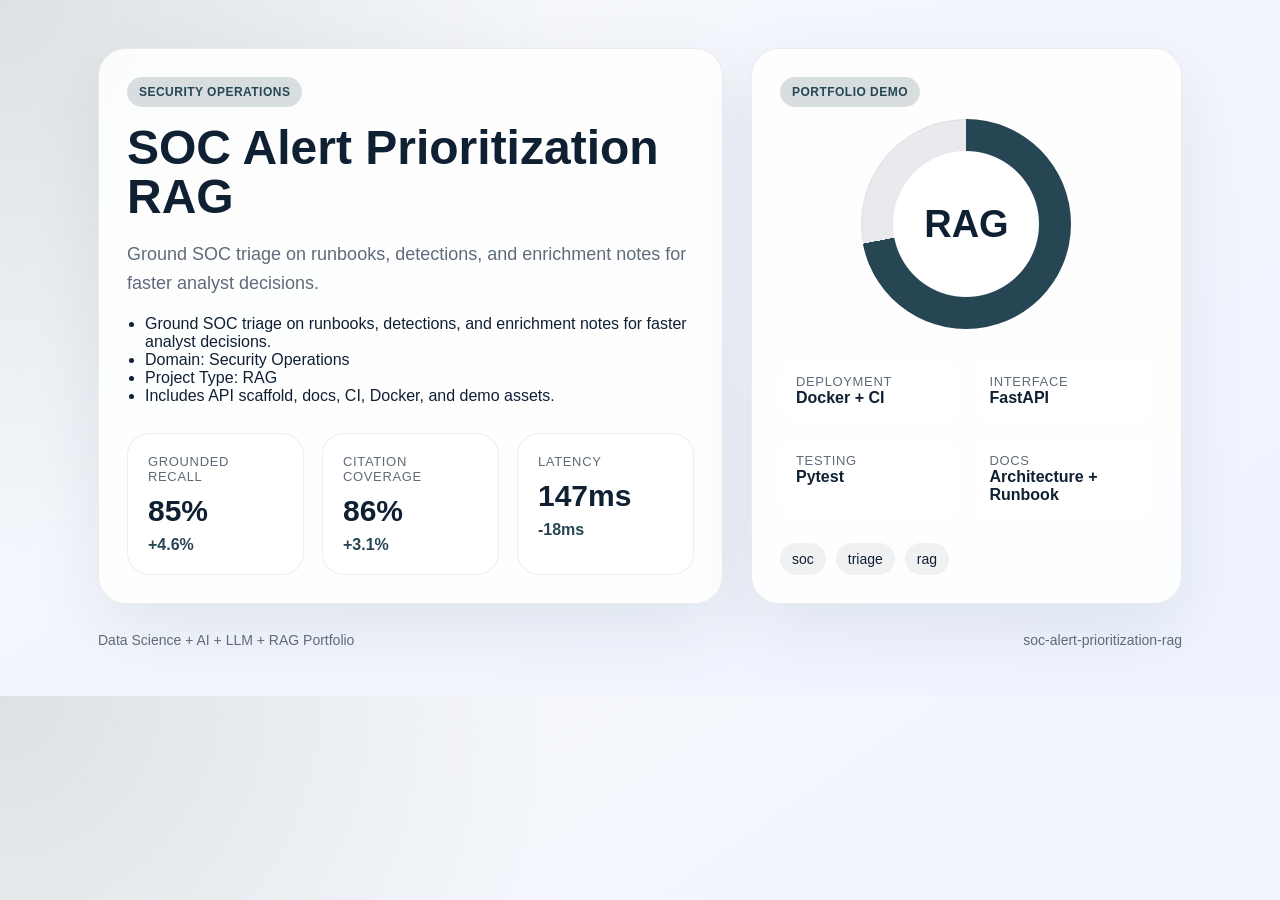
==== demo/index.html @ fe6434dd "Publish production-ready portfolio project" ====
<!doctype html>
        <html lang="en">
        <head>
          <meta charset="utf-8">
          <meta name="viewport" content="width=device-width, initial-scale=1">
          <title>SOC Alert Prioritization RAG</title>
          <style>
            :root {
              --accent: #264653;
              --ink: #102033;
              --muted: #5f6b7a;
              --card: rgba(255,255,255,0.88);
              --bg-1: #f7f8fb;
              --bg-2: #eef3ff;
            }
            * { box-sizing: border-box; }
            body {
              margin: 0;
              font-family: "Avenir Next", "Segoe UI", sans-serif;
              color: var(--ink);
              background:
                radial-gradient(circle at top left, color-mix(in srgb, var(--accent) 16%, white), transparent 38%),
                linear-gradient(145deg, var(--bg-1), var(--bg-2));
            }
            main {
              max-width: 1180px;
              margin: 0 auto;
              padding: 48px;
            }
            .hero {
              display: grid;
              grid-template-columns: 1.45fr 1fr;
              gap: 28px;
              align-items: stretch;
            }
            .panel {
              background: var(--card);
              border: 1px solid rgba(16, 32, 51, 0.08);
              border-radius: 28px;
              padding: 28px;
              box-shadow: 0 24px 70px rgba(16, 32, 51, 0.08);
            }
            .eyebrow {
              display: inline-flex;
              padding: 8px 12px;
              border-radius: 999px;
              background: color-mix(in srgb, var(--accent) 18%, white);
              color: var(--accent);
              font-weight: 700;
              letter-spacing: 0.04em;
              text-transform: uppercase;
              font-size: 12px;
            }
            h1 {
              font-size: 48px;
              line-height: 1.03;
              margin: 16px 0 18px;
            }
            p {
              color: var(--muted);
              font-size: 18px;
              line-height: 1.6;
              margin: 0 0 18px;
            }
            ul {
              margin: 18px 0 0;
              padding-left: 18px;
              color: var(--ink);
            }
            .cards {
              display: grid;
              grid-template-columns: repeat(3, 1fr);
              gap: 18px;
              margin-top: 28px;
            }
            .card {
              background: white;
              border-radius: 22px;
              padding: 20px;
              border: 1px solid rgba(16, 32, 51, 0.08);
            }
            .card span, .meta span {
              display: block;
              color: var(--muted);
              font-size: 13px;
              text-transform: uppercase;
              letter-spacing: 0.05em;
            }
            .card strong {
              display: block;
              font-size: 30px;
              margin: 10px 0 8px;
            }
            .card em {
              color: var(--accent);
              font-style: normal;
              font-weight: 700;
            }
            .visual {
              min-height: 100%;
              display: flex;
              flex-direction: column;
              justify-content: space-between;
            }
            .ring {
              width: 210px;
              height: 210px;
              margin: 12px auto 26px;
              border-radius: 50%;
              background:
                radial-gradient(circle closest-side, white 69%, transparent 70%),
                conic-gradient(var(--accent) 0 72%, rgba(16, 32, 51, 0.09) 72% 100%);
              display: grid;
              place-items: center;
              box-shadow: inset 0 0 0 1px rgba(16, 32, 51, 0.05);
            }
            .ring strong {
              font-size: 38px;
            }
            .meta {
              display: grid;
              grid-template-columns: repeat(2, 1fr);
              gap: 14px;
            }
            .meta article {
              background: white;
              border-radius: 18px;
              padding: 16px;
            }
            .tag-list {
              display: flex;
              flex-wrap: wrap;
              gap: 10px;
              list-style: none;
              padding: 0;
              margin: 20px 0 0;
            }
            .tag-list li {
              padding: 8px 12px;
              border-radius: 999px;
              background: rgba(16, 32, 51, 0.06);
              font-size: 14px;
            }
            .footer {
              margin-top: 28px;
              display: flex;
              justify-content: space-between;
              color: var(--muted);
              font-size: 14px;
            }
          </style>
        </head>
        <body>
          <main>
            <section class="hero">
              <div class="panel">
                <span class="eyebrow">Security Operations</span>
                <h1>SOC Alert Prioritization RAG</h1>
                <p>Ground SOC triage on runbooks, detections, and enrichment notes for faster analyst decisions.</p>
                <ul>
                  <li>Ground SOC triage on runbooks, detections, and enrichment notes for faster analyst decisions.</li><li>Domain: Security Operations</li><li>Project Type: RAG</li><li>Includes API scaffold, docs, CI, Docker, and demo assets.</li>
                </ul>
                <div class="cards">
                  <article class='card'><span>Grounded Recall</span><strong>85%</strong><em>+4.6%</em></article>
<article class='card'><span>Citation Coverage</span><strong>86%</strong><em>+3.1%</em></article>
<article class='card'><span>Latency</span><strong>147ms</strong><em>-18ms</em></article>
                </div>
              </div>
              <div class="panel visual">
                <div>
                  <span class="eyebrow">Portfolio Demo</span>
                  <div class="ring"><strong>RAG</strong></div>
                </div>
                <div class="meta">
                  <article><span>Deployment</span><strong>Docker + CI</strong></article>
                  <article><span>Interface</span><strong>FastAPI</strong></article>
                  <article><span>Testing</span><strong>Pytest</strong></article>
                  <article><span>Docs</span><strong>Architecture + Runbook</strong></article>
                </div>
                <ul class="tag-list"><li>soc</li><li>triage</li><li>rag</li></ul>
              </div>
            </section>
            <div class="footer">
              <span>Data Science + AI + LLM + RAG Portfolio</span>
              <span>soc-alert-prioritization-rag</span>
            </div>
          </main>
        </body>
        </html>
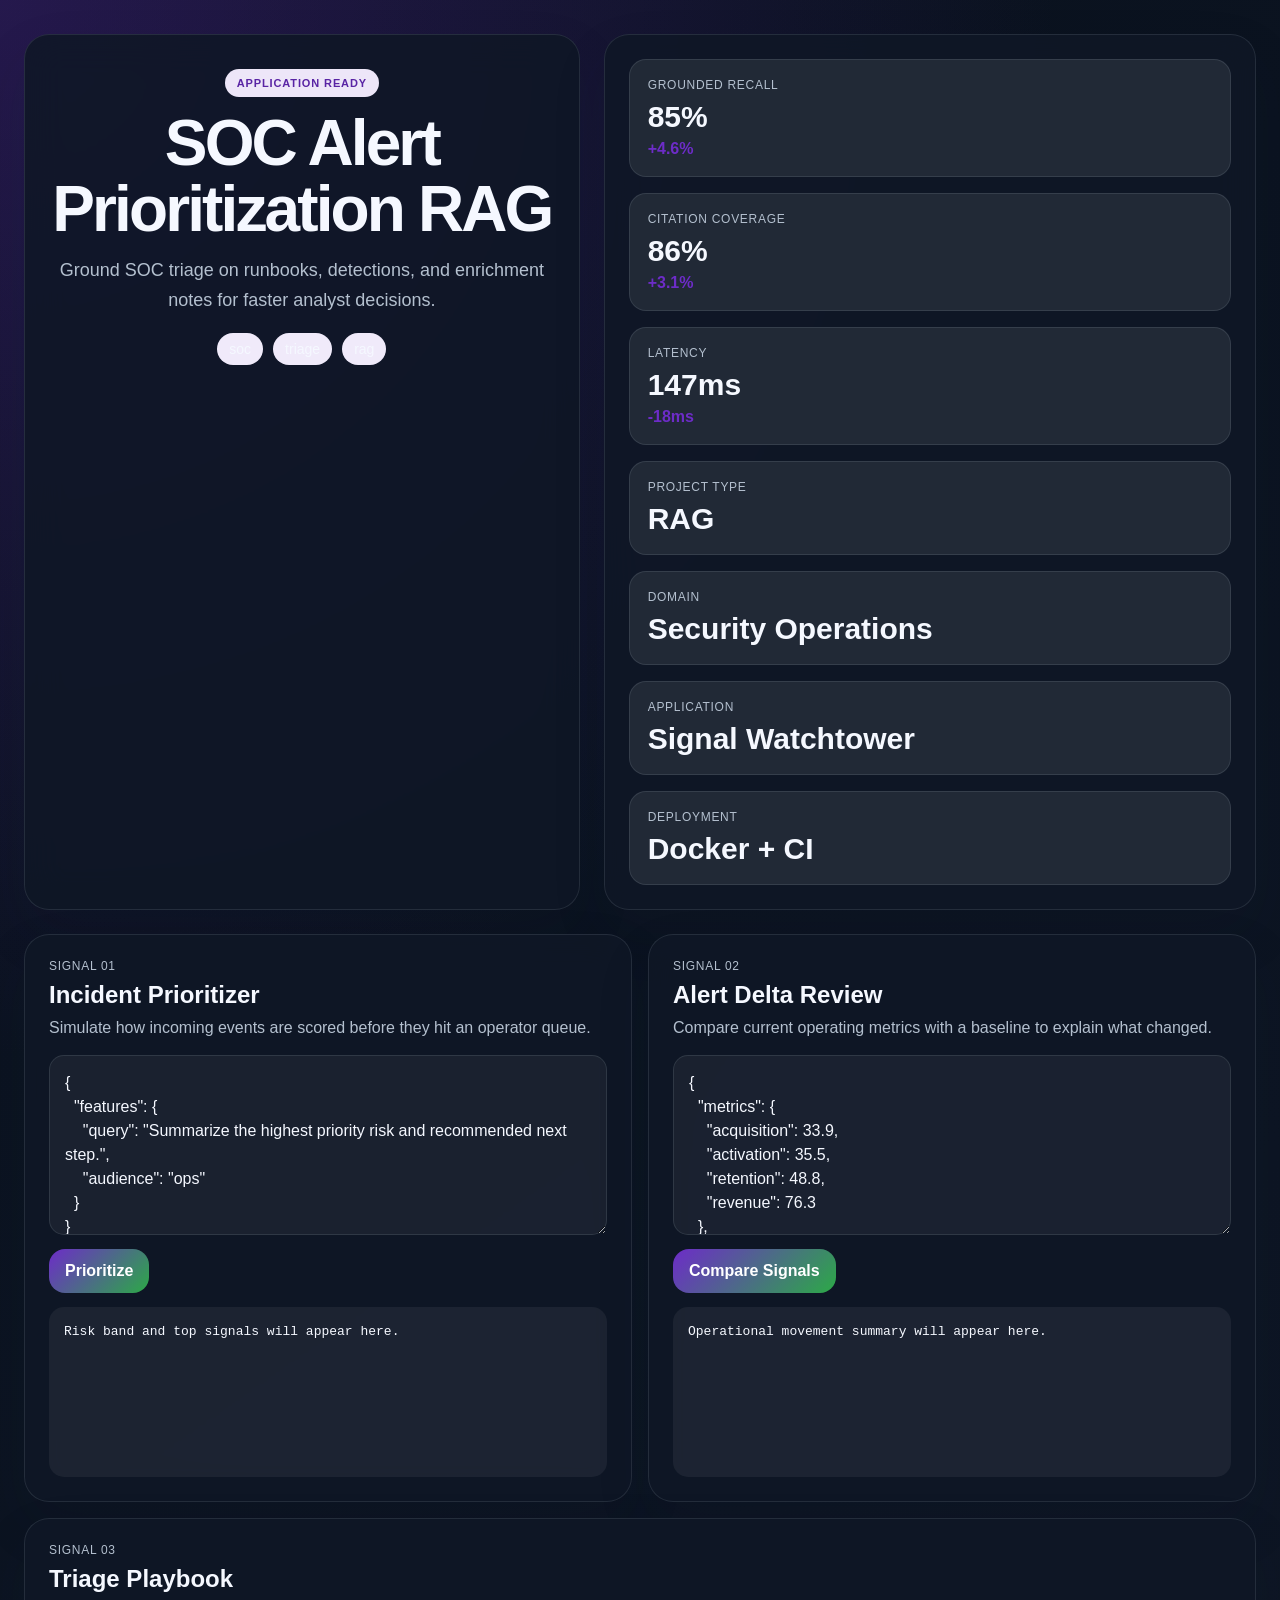
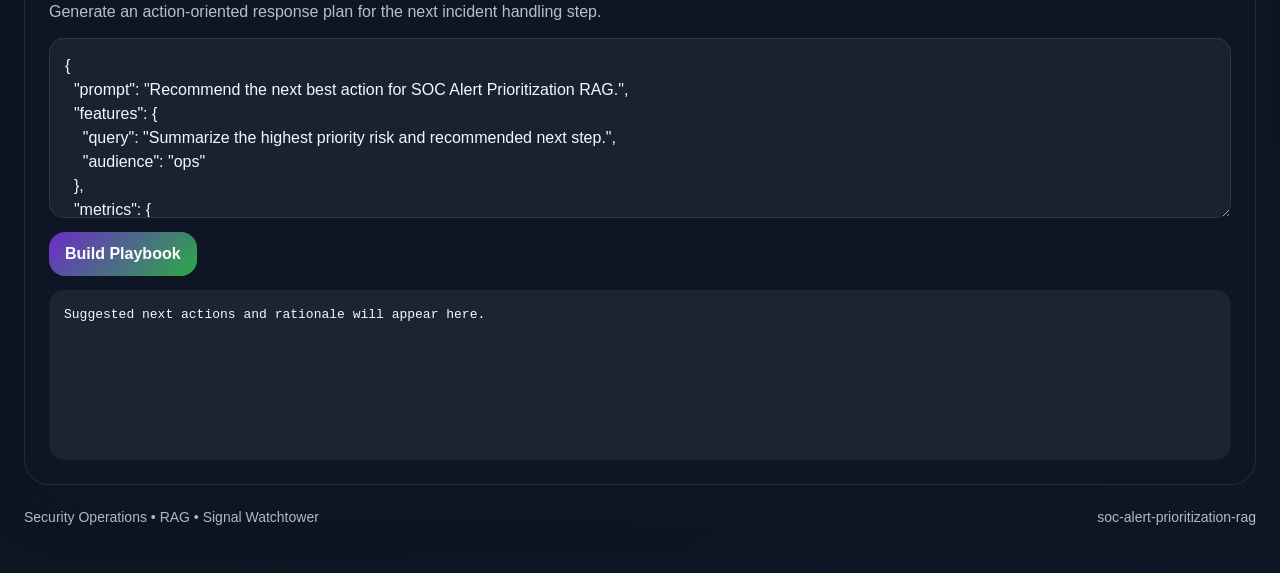
==== commit 49578ef9: "Publish production-ready portfolio project" ====
--- a/demo/index.html
+++ b/demo/index.html
@@ -5,186 +5,104 @@
           <meta charset="utf-8">
           <meta name="viewport" content="width=device-width, initial-scale=1">
           <title>SOC Alert Prioritization RAG</title>
-          <style>
-            :root {
-              --accent: #264653;
-              --ink: #102033;
-              --muted: #5f6b7a;
-              --card: rgba(255,255,255,0.88);
-              --bg-1: #f7f8fb;
-              --bg-2: #eef3ff;
-            }
-            * { box-sizing: border-box; }
-            body {
-              margin: 0;
-              font-family: "Avenir Next", "Segoe UI", sans-serif;
-              color: var(--ink);
-              background:
-                radial-gradient(circle at top left, color-mix(in srgb, var(--accent) 16%, white), transparent 38%),
-                linear-gradient(145deg, var(--bg-1), var(--bg-2));
-            }
-            main {
-              max-width: 1180px;
-              margin: 0 auto;
-              padding: 48px;
-            }
-            .hero {
-              display: grid;
-              grid-template-columns: 1.45fr 1fr;
-              gap: 28px;
-              align-items: stretch;
-            }
-            .panel {
-              background: var(--card);
-              border: 1px solid rgba(16, 32, 51, 0.08);
-              border-radius: 28px;
-              padding: 28px;
-              box-shadow: 0 24px 70px rgba(16, 32, 51, 0.08);
-            }
-            .eyebrow {
-              display: inline-flex;
-              padding: 8px 12px;
-              border-radius: 999px;
-              background: color-mix(in srgb, var(--accent) 18%, white);
-              color: var(--accent);
-              font-weight: 700;
-              letter-spacing: 0.04em;
-              text-transform: uppercase;
-              font-size: 12px;
-            }
-            h1 {
-              font-size: 48px;
-              line-height: 1.03;
-              margin: 16px 0 18px;
-            }
-            p {
-              color: var(--muted);
-              font-size: 18px;
-              line-height: 1.6;
-              margin: 0 0 18px;
-            }
-            ul {
-              margin: 18px 0 0;
-              padding-left: 18px;
-              color: var(--ink);
-            }
-            .cards {
-              display: grid;
-              grid-template-columns: repeat(3, 1fr);
-              gap: 18px;
-              margin-top: 28px;
-            }
-            .card {
-              background: white;
-              border-radius: 22px;
-              padding: 20px;
-              border: 1px solid rgba(16, 32, 51, 0.08);
-            }
-            .card span, .meta span {
-              display: block;
-              color: var(--muted);
-              font-size: 13px;
-              text-transform: uppercase;
-              letter-spacing: 0.05em;
-            }
-            .card strong {
-              display: block;
-              font-size: 30px;
-              margin: 10px 0 8px;
-            }
-            .card em {
-              color: var(--accent);
-              font-style: normal;
-              font-weight: 700;
-            }
-            .visual {
-              min-height: 100%;
-              display: flex;
-              flex-direction: column;
-              justify-content: space-between;
-            }
-            .ring {
-              width: 210px;
-              height: 210px;
-              margin: 12px auto 26px;
-              border-radius: 50%;
-              background:
-                radial-gradient(circle closest-side, white 69%, transparent 70%),
-                conic-gradient(var(--accent) 0 72%, rgba(16, 32, 51, 0.09) 72% 100%);
-              display: grid;
-              place-items: center;
-              box-shadow: inset 0 0 0 1px rgba(16, 32, 51, 0.05);
-            }
-            .ring strong {
-              font-size: 38px;
-            }
-            .meta {
-              display: grid;
-              grid-template-columns: repeat(2, 1fr);
-              gap: 14px;
-            }
-            .meta article {
-              background: white;
-              border-radius: 18px;
-              padding: 16px;
-            }
-            .tag-list {
-              display: flex;
-              flex-wrap: wrap;
-              gap: 10px;
-              list-style: none;
-              padding: 0;
-              margin: 20px 0 0;
-            }
-            .tag-list li {
-              padding: 8px 12px;
-              border-radius: 999px;
-              background: rgba(16, 32, 51, 0.06);
-              font-size: 14px;
-            }
-            .footer {
-              margin-top: 28px;
-              display: flex;
-              justify-content: space-between;
-              color: var(--muted);
-              font-size: 14px;
-            }
-          </style>
+          <link rel="stylesheet" href="./styles.css">
         </head>
-        <body>
-          <main>
+        <body class="surface-ink">
+          <div class="page layout-rail eyebrow-soft headline-tall modules-3 hero-align-center">
             <section class="hero">
-              <div class="panel">
-                <span class="eyebrow">Security Operations</span>
-                <h1>SOC Alert Prioritization RAG</h1>
-                <p>Ground SOC triage on runbooks, detections, and enrichment notes for faster analyst decisions.</p>
-                <ul>
-                  <li>Ground SOC triage on runbooks, detections, and enrichment notes for faster analyst decisions.</li><li>Domain: Security Operations</li><li>Project Type: RAG</li><li>Includes API scaffold, docs, CI, Docker, and demo assets.</li>
+              <div class="panel hero-copy">
+                <span class="eyebrow" data-health>Signal Watchtower</span>
+                <h1 id="project-title">SOC Alert Prioritization RAG</h1>
+                <p id="project-summary" class="lead">Ground SOC triage on runbooks, detections, and enrichment notes for faster analyst decisions.</p>
+                <ul id="project-tags" class="tag-list">
+                  <li>soc</li><li>triage</li><li>rag</li>
                 </ul>
-                <div class="cards">
+              </div>
+              <div class="panel hero-side">
+                <div class="metric-grid">
                   <article class='card'><span>Grounded Recall</span><strong>85%</strong><em>+4.6%</em></article>
 <article class='card'><span>Citation Coverage</span><strong>86%</strong><em>+3.1%</em></article>
 <article class='card'><span>Latency</span><strong>147ms</strong><em>-18ms</em></article>
                 </div>
-              </div>
-              <div class="panel visual">
-                <div>
-                  <span class="eyebrow">Portfolio Demo</span>
-                  <div class="ring"><strong>RAG</strong></div>
+                <div class="mini-grid">
+                  <article class='mini-card'><span>Project Type</span><strong>RAG</strong></article><article class='mini-card'><span>Domain</span><strong>Security Operations</strong></article><article class='mini-card'><span>Application</span><strong>Signal Watchtower</strong></article><article class='mini-card'><span>Deployment</span><strong>Docker + CI</strong></article>
                 </div>
-                <div class="meta">
-                  <article><span>Deployment</span><strong>Docker + CI</strong></article>
-                  <article><span>Interface</span><strong>FastAPI</strong></article>
-                  <article><span>Testing</span><strong>Pytest</strong></article>
-                  <article><span>Docs</span><strong>Architecture + Runbook</strong></article>
-                </div>
-                <ul class="tag-list"><li>soc</li><li>triage</li><li>rag</li></ul>
               </div>
             </section>
-            <div class="footer">
-              <span>Data Science + AI + LLM + RAG Portfolio</span>
+            <section class="app-grid">
+              <article class="panel module js-module span-normal">
+          <div class="module-header">
+            <span>Signal 01</span>
+            <h2>Incident Prioritizer</h2>
+            <p>Simulate how incoming events are scored before they hit an operator queue.</p>
+          </div>
+          <textarea class="js-input">{
+  &quot;features&quot;: {
+    &quot;query&quot;: &quot;Summarize the highest priority risk and recommended next step.&quot;,
+    &quot;audience&quot;: &quot;ops&quot;
+  }
+}</textarea>
+          <div class="button-row">
+            <button class="js-run" data-endpoint="/score" data-input-mode="json">Prioritize</button>
+          </div>
+          <pre class="js-output">Risk band and top signals will appear here.</pre>
+        </article>
+<article class="panel module js-module span-normal">
+          <div class="module-header">
+            <span>Signal 02</span>
+            <h2>Alert Delta Review</h2>
+            <p>Compare current operating metrics with a baseline to explain what changed.</p>
+          </div>
+          <textarea class="js-input">{
+  &quot;metrics&quot;: {
+    &quot;acquisition&quot;: 33.9,
+    &quot;activation&quot;: 35.5,
+    &quot;retention&quot;: 48.8,
+    &quot;revenue&quot;: 76.3
+  },
+  &quot;baseline&quot;: {
+    &quot;acquisition&quot;: 31.19,
+    &quot;activation&quot;: 32.66,
+    &quot;retention&quot;: 44.9,
+    &quot;revenue&quot;: 70.2
+  }
+}</textarea>
+          <div class="button-row">
+            <button class="js-run" data-endpoint="/analyze" data-input-mode="json">Compare Signals</button>
+          </div>
+          <pre class="js-output">Operational movement summary will appear here.</pre>
+        </article>
+<article class="panel module js-module span-wide">
+          <div class="module-header">
+            <span>Signal 03</span>
+            <h2>Triage Playbook</h2>
+            <p>Generate an action-oriented response plan for the next incident handling step.</p>
+          </div>
+          <textarea class="js-input">{
+  &quot;prompt&quot;: &quot;Recommend the next best action for SOC Alert Prioritization RAG.&quot;,
+  &quot;features&quot;: {
+    &quot;query&quot;: &quot;Summarize the highest priority risk and recommended next step.&quot;,
+    &quot;audience&quot;: &quot;ops&quot;
+  },
+  &quot;metrics&quot;: {
+    &quot;acquisition&quot;: 33.9,
+    &quot;activation&quot;: 35.5,
+    &quot;retention&quot;: 48.8,
+    &quot;revenue&quot;: 76.3
+  }
+}</textarea>
+          <div class="button-row">
+            <button class="js-run" data-endpoint="/recommend" data-input-mode="json">Build Playbook</button>
+          </div>
+          <pre class="js-output">Suggested next actions and rationale will appear here.</pre>
+        </article>
+            </section>
+            <footer class="footer">
+              <span>Security Operations • RAG • Signal Watchtower</span>
               <span>soc-alert-prioritization-rag</span>
-            </div>
-          </main>
+            </footer>
+          </div>
+          <script id="bootstrap-data" type="application/json">{"project": {"slug": "soc-alert-prioritization-rag", "title": "SOC Alert Prioritization RAG", "project_type": "rag", "domain": "Security Operations", "summary": "Ground SOC triage on runbooks, detections, and enrichment notes for faster analyst decisions.", "tags": ["soc", "triage", "rag"]}, "app_archetype": "watchtower", "ui_profile": {"layout": "rail", "surface": "ink", "font_stack": "\"Manrope\", \"Segoe UI\", sans-serif", "radius": 25, "shadow": 55, "eyebrow_style": "soft", "module_columns": 3, "hero_align": "center", "headline_mode": "tall"}, "app_modules": [{"label": "Signal 01", "title": "Incident Prioritizer", "description": "Simulate how incoming events are scored before they hit an operator queue.", "endpoint": "/score", "input_mode": "json", "cta": "Prioritize", "prefill": "{\n  \"features\": {\n    \"query\": \"Summarize the highest priority risk and recommended next step.\",\n    \"audience\": \"ops\"\n  }\n}", "hint": "Risk band and top signals will appear here.", "span": "normal"}, {"label": "Signal 02", "title": "Alert Delta Review", "description": "Compare current operating metrics with a baseline to explain what changed.", "endpoint": "/analyze", "input_mode": "json", "cta": "Compare Signals", "prefill": "{\n  \"metrics\": {\n    \"acquisition\": 33.9,\n    \"activation\": 35.5,\n    \"retention\": 48.8,\n    \"revenue\": 76.3\n  },\n  \"baseline\": {\n    \"acquisition\": 31.19,\n    \"activation\": 32.66,\n    \"retention\": 44.9,\n    \"revenue\": 70.2\n  }\n}", "hint": "Operational movement summary will appear here.", "span": "normal"}, {"label": "Signal 03", "title": "Triage Playbook", "description": "Generate an action-oriented response plan for the next incident handling step.", "endpoint": "/recommend", "input_mode": "json", "cta": "Build Playbook", "prefill": "{\n  \"prompt\": \"Recommend the next best action for SOC Alert Prioritization RAG.\",\n  \"features\": {\n    \"query\": \"Summarize the highest priority risk and recommended next step.\",\n    \"audience\": \"ops\"\n  },\n  \"metrics\": {\n    \"acquisition\": 33.9,\n    \"activation\": 35.5,\n    \"retention\": 48.8,\n    \"revenue\": 76.3\n  }\n}", "hint": "Suggested next actions and rationale will appear here.", "span": "wide"}], "sample_features": {"query": "Summarize the highest priority risk and recommended next step.", "audience": "ops"}, "sample_metrics": {"acquisition": 33.9, "activation": 35.5, "retention": 48.8, "revenue": 76.3}, "knowledge_base": ["SOC Alert Prioritization RAG is positioned as a Security Operations starter that emphasizes fast iteration, clear documentation, and production-friendly interfaces.", "The primary value proposition is: Ground SOC triage on runbooks, detections, and enrichment notes for faster analyst decisions.", "Recommended operating model: ship a small API, add observability, validate outputs with stakeholder review, and monitor the top business KPI every week.", "Typical stakeholders include analytics, operations, product, and leadership teams working on soc, triage, rag."], "dashboard_metrics": [{"label": "Grounded Recall", "value": "85%", "delta": "+4.6%"}, {"label": "Citation Coverage", "value": "86%", "delta": "+3.1%"}, {"label": "Latency", "value": "147ms", "delta": "-18ms"}]}</script>
+          <script src="./app.js"></script>
         </body>
         </html>
--- a/demo/styles.css
+++ b/demo/styles.css
@@ -0,0 +1,348 @@
+
+:root {
+  --accent: #6d2cc8;
+  --accent-2: #2ca947;
+  --accent-soft: color-mix(in srgb, var(--accent) 18%, white);
+  --radius: 25px;
+  --shadow-size: 55px;
+  --font-stack: "Manrope", "Segoe UI", sans-serif;
+  --bg: #f4f7fb;
+  --card: rgba(255, 255, 255, 0.86);
+  --line: rgba(16, 32, 51, 0.08);
+  --ink: #102033;
+  --muted: #5f6b7a;
+  --output-bg: #0d1b2e;
+  --output-ink: #dae8ff;
+}
+* { box-sizing: border-box; }
+html, body { margin: 0; min-height: 100%; }
+body {
+  font-family: var(--font-stack);
+  color: var(--ink);
+  background: linear-gradient(145deg, #f8fbff, var(--bg));
+}
+body.surface-mist {
+  --bg: #eef4fb;
+  background:
+    radial-gradient(circle at top left, color-mix(in srgb, var(--accent) 18%, white), transparent 34%),
+    linear-gradient(145deg, #fbfdff, var(--bg));
+}
+body.surface-aurora {
+  --bg: #edf1ff;
+  background:
+    radial-gradient(circle at 0% 0%, color-mix(in srgb, var(--accent) 22%, white), transparent 38%),
+    radial-gradient(circle at 100% 100%, color-mix(in srgb, var(--accent-2) 20%, white), transparent 28%),
+    linear-gradient(135deg, #f7f8ff, var(--bg));
+}
+body.surface-sand {
+  --bg: #f5efe8;
+  --card: rgba(255, 251, 246, 0.9);
+  background:
+    linear-gradient(135deg, rgba(255,255,255,0.82), rgba(245, 239, 232, 0.98)),
+    radial-gradient(circle at top right, color-mix(in srgb, var(--accent) 16%, white), transparent 32%);
+}
+body.surface-slate {
+  --bg: #ecf0f7;
+  --card: rgba(248, 250, 255, 0.88);
+  background:
+    linear-gradient(160deg, #f7f9fc, var(--bg)),
+    radial-gradient(circle at bottom left, color-mix(in srgb, var(--accent-2) 16%, white), transparent 34%);
+}
+body.surface-paper {
+  --bg: #f8f8f4;
+  --card: rgba(255,255,255,0.93);
+  background:
+    linear-gradient(180deg, #fffefb, var(--bg));
+}
+body.surface-ink {
+  --bg: #0f1726;
+  --card: rgba(15, 23, 38, 0.88);
+  --line: rgba(226, 238, 255, 0.1);
+  --ink: #f5f8ff;
+  --muted: #b4c0cf;
+  --output-bg: rgba(255,255,255,0.06);
+  --output-ink: #f5f8ff;
+  background:
+    radial-gradient(circle at top left, color-mix(in srgb, var(--accent) 28%, transparent), transparent 42%),
+    linear-gradient(145deg, #09111d, var(--bg));
+}
+.page {
+  max-width: 1360px;
+  margin: 0 auto;
+  padding: 34px 24px 48px;
+  display: grid;
+  gap: 24px;
+}
+.panel {
+  background: var(--card);
+  border: 1px solid var(--line);
+  border-radius: var(--radius);
+  box-shadow: 0 24px var(--shadow-size) rgba(16, 32, 51, 0.1);
+  backdrop-filter: blur(18px);
+}
+.hero {
+  display: grid;
+  gap: 24px;
+}
+.hero-copy,
+.hero-side,
+.module {
+  padding: 24px;
+}
+.eyebrow {
+  display: inline-flex;
+  align-items: center;
+  gap: 8px;
+  padding: 8px 12px;
+  border-radius: 999px;
+  background: var(--accent-soft);
+  color: var(--accent);
+  text-transform: uppercase;
+  letter-spacing: 0.08em;
+  font-size: 11px;
+  font-weight: 800;
+}
+.page.eyebrow-outline .eyebrow {
+  background: transparent;
+  border: 1px solid color-mix(in srgb, var(--accent) 40%, white);
+}
+.page.eyebrow-soft .eyebrow {
+  background: color-mix(in srgb, var(--accent) 12%, white);
+  color: color-mix(in srgb, var(--accent) 82%, black);
+}
+h1 {
+  margin: 14px 0 12px;
+  font-size: clamp(2.2rem, 5vw, 4.4rem);
+  line-height: 0.96;
+  letter-spacing: -0.045em;
+}
+.page.headline-compact h1 { max-width: 10ch; }
+.page.headline-tall h1 { line-height: 1.03; font-size: clamp(2.4rem, 5vw, 4.8rem); }
+.lead {
+  margin: 0;
+  font-size: 18px;
+  line-height: 1.68;
+  color: var(--muted);
+  max-width: 62ch;
+}
+.tag-list {
+  list-style: none;
+  display: flex;
+  flex-wrap: wrap;
+  gap: 10px;
+  margin: 18px 0 0;
+  padding: 0;
+}
+.tag-list li {
+  padding: 8px 12px;
+  border-radius: 999px;
+  background: color-mix(in srgb, var(--accent) 10%, white);
+  color: var(--ink);
+  font-size: 14px;
+}
+.hero-side {
+  display: grid;
+  gap: 16px;
+}
+.metric-grid,
+.mini-grid,
+.app-grid {
+  display: grid;
+  gap: 16px;
+}
+.card,
+.mini-card {
+  background: color-mix(in srgb, var(--card) 92%, white);
+  border: 1px solid var(--line);
+  border-radius: calc(var(--radius) - 8px);
+  padding: 18px;
+}
+.card span,
+.mini-card span,
+.module-header span {
+  display: block;
+  color: var(--muted);
+  text-transform: uppercase;
+  letter-spacing: 0.06em;
+  font-size: 12px;
+}
+.card strong,
+.mini-card strong {
+  display: block;
+  margin-top: 8px;
+  font-size: 30px;
+}
+.card em {
+  display: inline-block;
+  margin-top: 6px;
+  font-style: normal;
+  color: var(--accent);
+  font-weight: 700;
+}
+.module {
+  display: grid;
+  gap: 14px;
+}
+.module-header h2 {
+  margin: 8px 0 6px;
+  font-size: 24px;
+}
+.module-header p {
+  margin: 0;
+  color: var(--muted);
+  line-height: 1.6;
+}
+textarea,
+button {
+  font: inherit;
+}
+textarea {
+  width: 100%;
+  min-height: 180px;
+  resize: vertical;
+  border: 1px solid var(--line);
+  border-radius: calc(var(--radius) - 10px);
+  padding: 15px;
+  background: rgba(255,255,255,0.82);
+  color: var(--ink);
+  line-height: 1.5;
+}
+body.surface-ink textarea {
+  background: rgba(255,255,255,0.05);
+}
+.module-input-text {
+  min-height: 110px;
+}
+.button-row {
+  display: flex;
+  flex-wrap: wrap;
+  gap: 10px;
+}
+button {
+  border: 0;
+  border-radius: 16px;
+  background: linear-gradient(135deg, var(--accent), var(--accent-2));
+  color: white;
+  padding: 13px 16px;
+  font-weight: 700;
+  cursor: pointer;
+}
+pre {
+  margin: 0;
+  white-space: pre-wrap;
+  word-break: break-word;
+  background: var(--output-bg);
+  color: var(--output-ink);
+  border-radius: calc(var(--radius) - 10px);
+  padding: 15px;
+  min-height: 170px;
+  line-height: 1.58;
+  font-size: 13px;
+  overflow: auto;
+}
+.footer {
+  display: flex;
+  justify-content: space-between;
+  color: var(--muted);
+  font-size: 14px;
+}
+.page.layout-horizon .hero {
+  grid-template-columns: 1.45fr 1fr;
+  align-items: stretch;
+}
+.page.layout-horizon.modules-2 .app-grid,
+.page.layout-horizon.modules-3 .app-grid {
+  grid-template-columns: repeat(3, minmax(0, 1fr));
+}
+.page.layout-rail .hero {
+  grid-template-columns: 0.92fr 1.08fr;
+}
+.page.layout-rail .hero-copy {
+  padding-top: 34px;
+}
+.page.layout-rail .app-grid {
+  grid-template-columns: repeat(2, minmax(0, 1fr));
+}
+.page.layout-folio .hero {
+  grid-template-columns: 1fr;
+}
+.page.layout-folio .hero-copy {
+  text-align: center;
+}
+.page.layout-folio .lead {
+  margin-inline: auto;
+}
+.page.layout-folio .tag-list {
+  justify-content: center;
+}
+.page.layout-folio .metric-grid {
+  grid-template-columns: repeat(3, minmax(0, 1fr));
+}
+.page.layout-folio .mini-grid {
+  grid-template-columns: repeat(4, minmax(0, 1fr));
+}
+.page.layout-folio .app-grid {
+  grid-template-columns: repeat(2, minmax(0, 1fr));
+}
+.page.layout-board .hero {
+  grid-template-columns: 1fr;
+}
+.page.layout-board .hero-side {
+  grid-template-columns: 1.2fr 0.8fr;
+  align-items: start;
+}
+.page.layout-board .metric-grid {
+  grid-template-columns: repeat(3, minmax(0, 1fr));
+}
+.page.layout-board .app-grid {
+  grid-template-columns: repeat(4, minmax(0, 1fr));
+}
+.page.layout-stack .hero {
+  grid-template-columns: 1fr;
+}
+.page.layout-stack .hero-side {
+  grid-template-columns: repeat(2, minmax(0, 1fr));
+}
+.page.layout-stack .app-grid {
+  grid-template-columns: repeat(3, minmax(0, 1fr));
+}
+.page.layout-console .hero {
+  grid-template-columns: 1.1fr 0.9fr;
+}
+.page.layout-console .panel,
+.page.layout-console .card,
+.page.layout-console .mini-card {
+  border-radius: 18px;
+}
+.page.modules-2 .app-grid {
+  grid-template-columns: repeat(2, minmax(0, 1fr));
+}
+.module.span-wide {
+  grid-column: span 2;
+}
+.hero-align-center .hero-copy {
+  text-align: center;
+}
+.hero-align-center .lead,
+.hero-align-center .tag-list {
+  margin-inline: auto;
+  justify-content: center;
+}
+@media (max-width: 1120px) {
+  .page.layout-horizon .hero,
+  .page.layout-rail .hero,
+  .page.layout-console .hero,
+  .page.layout-board .hero-side,
+  .page.layout-folio .mini-grid,
+  .page.layout-stack .hero-side,
+  .page.modules-2 .app-grid,
+  .page.layout-board .app-grid,
+  .page.layout-stack .app-grid,
+  .page.layout-horizon.modules-3 .app-grid,
+  .page.layout-folio .app-grid {
+    grid-template-columns: 1fr;
+  }
+  .module.span-wide {
+    grid-column: auto;
+  }
+}
